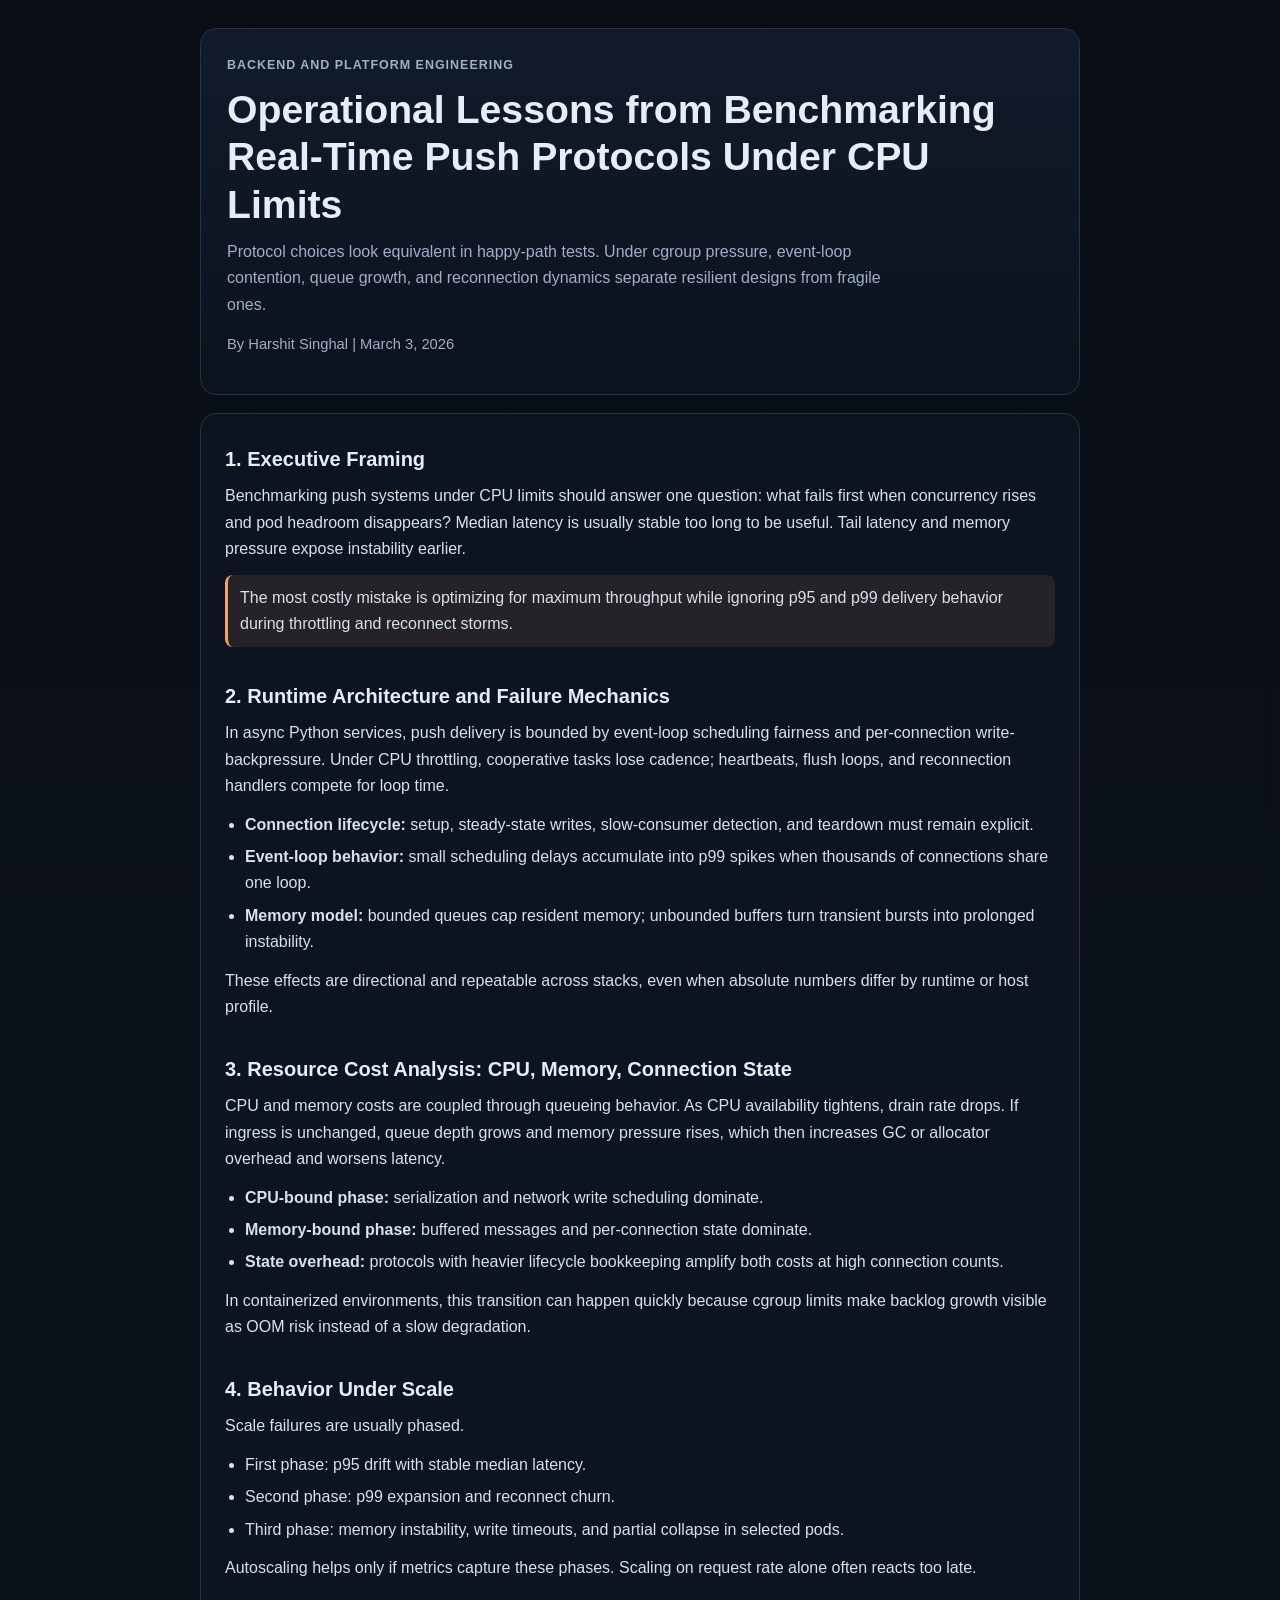
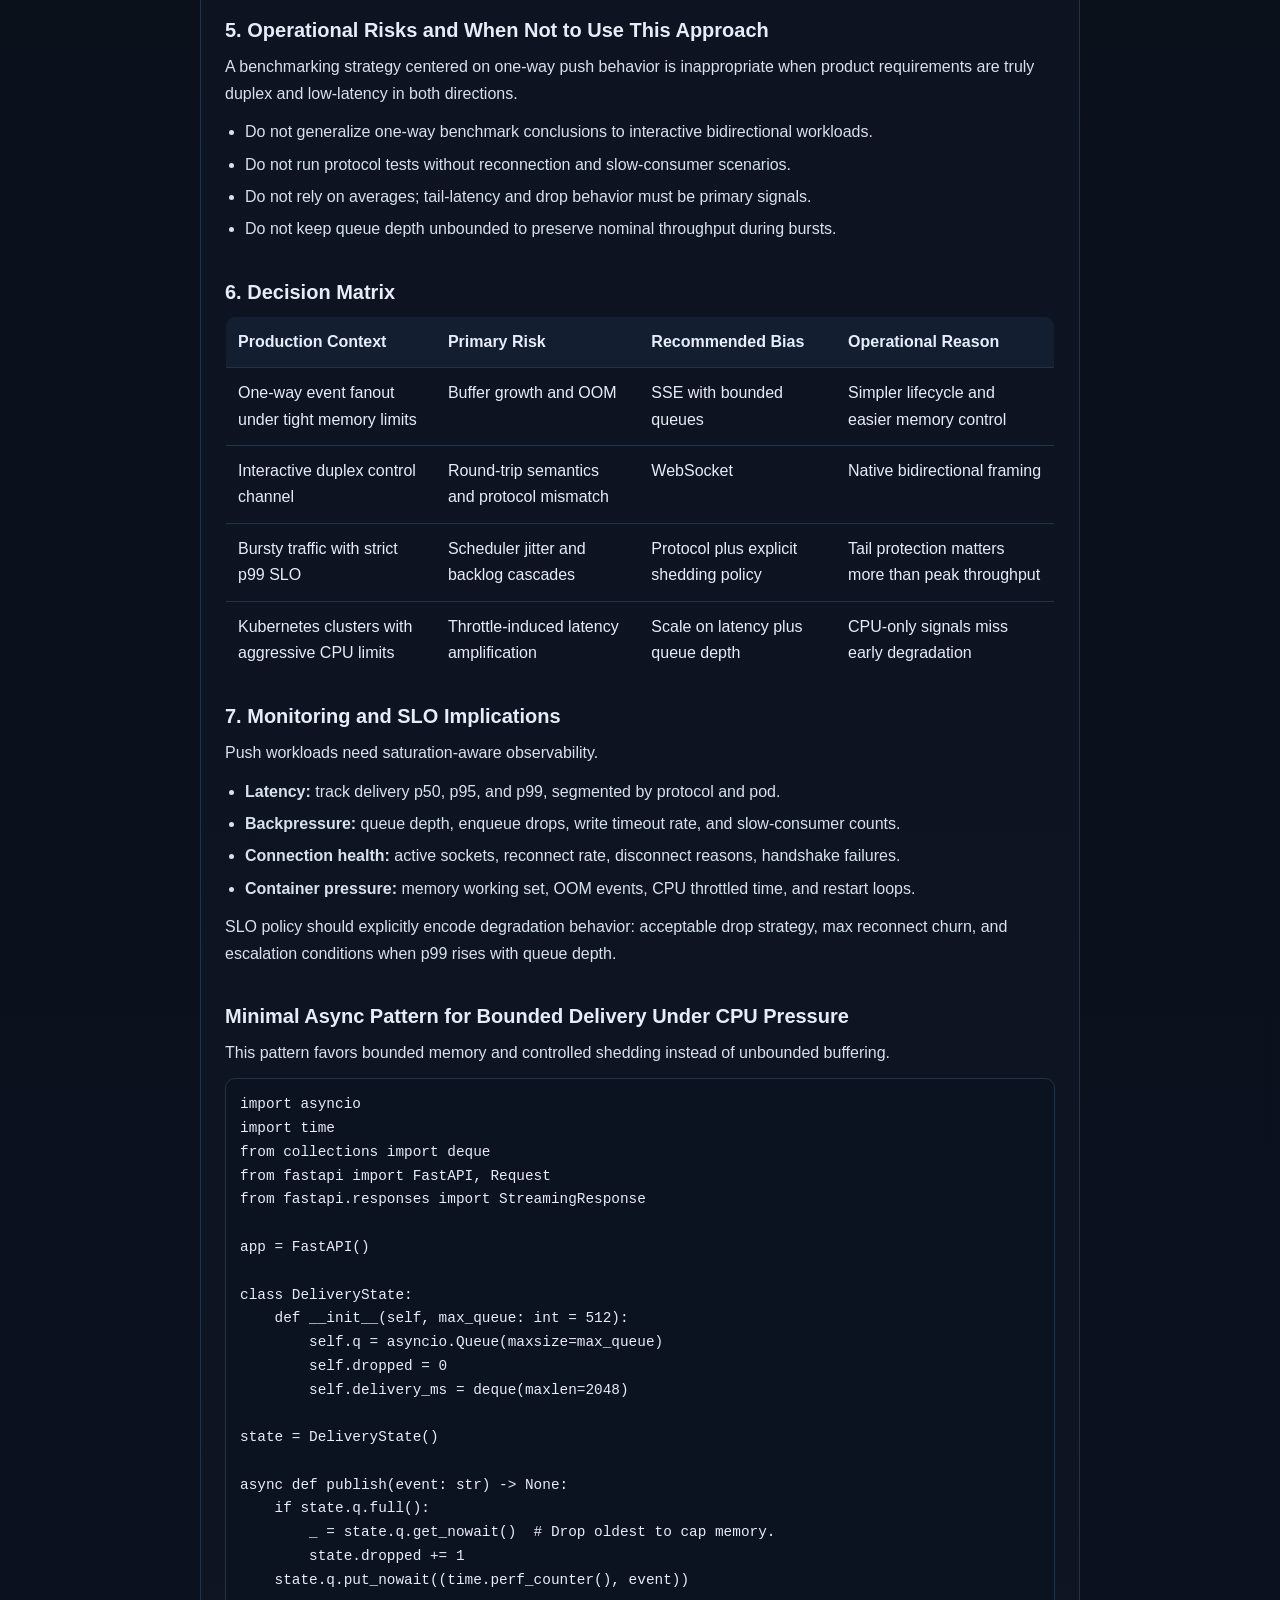
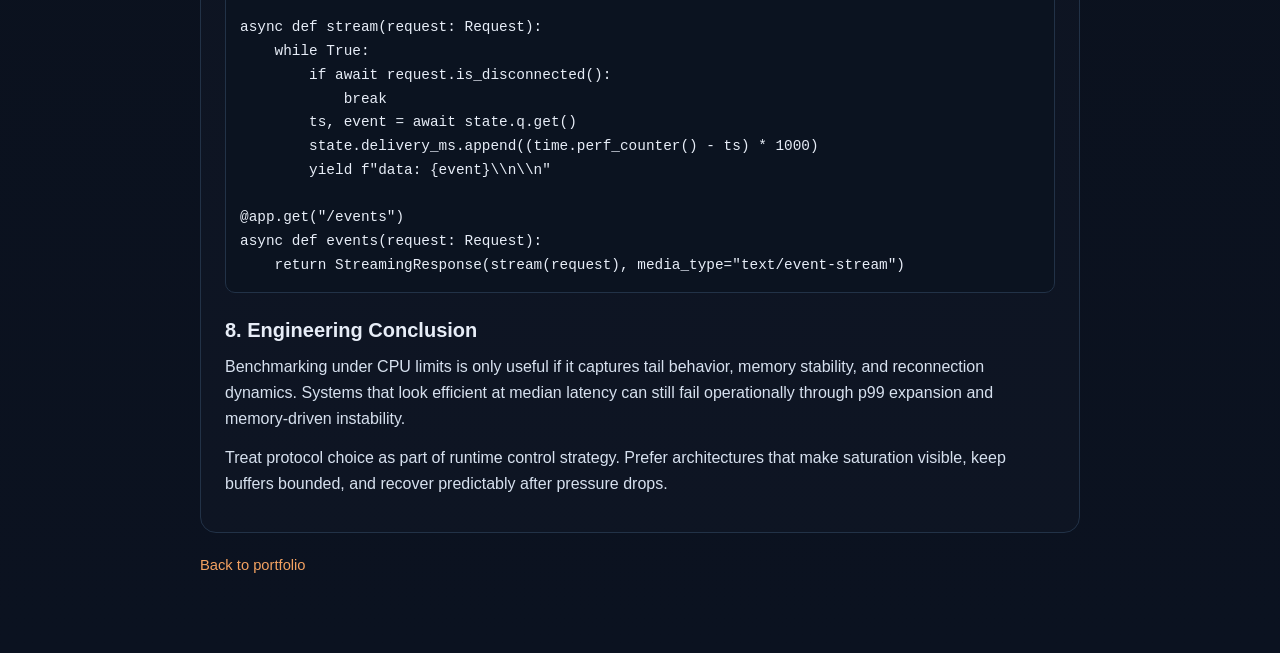
==== blogs/benchmarking-lessons.html @ 0aa4490a "." ====
﻿<!doctype html>
<html lang="en">
  <head>
    <meta charset="utf-8" />
    <meta name="viewport" content="width=device-width, initial-scale=1" />
    <title>Operational Lessons from Benchmarking Real-Time Push Protocols Under CPU Limits</title>
    <meta name="description" content="Production lessons from benchmarking SSE and WebSocket under CPU limits, with focus on event loop behavior, memory stability, Kubernetes constraints, and latency-tail SLOs." />
    <meta name="author" content="Harshit Singhal" />
    <meta name="robots" content="index,follow" />
    <meta property="og:type" content="article" />
    <meta property="og:title" content="Operational Lessons from Benchmarking Real-Time Push Protocols Under CPU Limits" />
    <meta property="og:description" content="Staff-level guidance on push protocol behavior under container pressure, with monitoring and decision criteria for production systems." />
    <meta property="og:url" content="https://harshitsinghal13.github.io/blogs/benchmarking-lessons.html" />
    <meta property="og:site_name" content="Harshit Singhal" />
    <link rel="canonical" href="https://harshitsinghal13.github.io/blogs/benchmarking-lessons.html" />
    <style>
      :root {
        --bg: #0a0f17;
        --panel: #101826;
        --panel-2: #131f31;
        --text: #e7edf7;
        --muted: #9fb0c7;
        --line: #223247;
        --accent: #f4a261;
        --code: #0b1320;
      }

      * {
        box-sizing: border-box;
      }

      html,
      body {
        margin: 0;
        padding: 0;
      }

      body {
        font-family: ui-sans-serif, -apple-system, BlinkMacSystemFont, "Segoe UI", "Helvetica Neue", Arial, sans-serif;
        background:
          radial-gradient(1000px 520px at 85% -25%, rgba(244, 162, 97, 0.14), transparent 65%),
          linear-gradient(180deg, #0a0f17 0%, #0b1220 100%);
        color: var(--text);
        line-height: 1.65;
      }

      .container {
        max-width: 920px;
        margin: 0 auto;
        padding: 28px 20px 64px;
      }

      .hero {
        background: linear-gradient(180deg, rgba(19, 31, 49, 0.72), rgba(16, 24, 38, 0.42));
        border: 1px solid var(--line);
        border-radius: 16px;
        padding: 26px;
      }

      .eyebrow {
        margin: 0;
        letter-spacing: 0.08em;
        text-transform: uppercase;
        color: var(--muted);
        font-size: 0.78rem;
        font-weight: 600;
      }

      h1 {
        margin: 10px 0 10px;
        line-height: 1.22;
        font-size: clamp(1.8rem, 4.2vw, 2.45rem);
      }

      .subtitle {
        margin: 0;
        color: var(--muted);
        max-width: 76ch;
      }

      .meta {
        margin-top: 14px;
        color: var(--muted);
        font-size: 0.92rem;
      }

      article {
        margin-top: 18px;
        background: rgba(16, 24, 38, 0.56);
        border: 1px solid var(--line);
        border-radius: 16px;
        padding: 8px 24px 22px;
      }

      section {
        padding-top: 24px;
      }

      h2 {
        margin: 0 0 10px;
        font-size: 1.25rem;
        line-height: 1.35;
      }

      p {
        margin: 0 0 12px;
        color: #d7e1ef;
      }

      ul {
        margin: 0 0 12px;
        padding-left: 20px;
      }

      li {
        margin: 6px 0;
        color: #d7e1ef;
      }

      .note {
        border-left: 3px solid var(--accent);
        padding: 10px 12px;
        background: rgba(244, 162, 97, 0.1);
        border-radius: 8px;
      }

      table {
        width: 100%;
        border-collapse: collapse;
        margin-top: 8px;
        border: 1px solid var(--line);
        border-radius: 10px;
        overflow: hidden;
      }

      th,
      td {
        text-align: left;
        padding: 12px;
        border-bottom: 1px solid var(--line);
        vertical-align: top;
      }

      th {
        background: var(--panel-2);
        font-weight: 600;
        color: #e6eefc;
      }

      tr:last-child td {
        border-bottom: 0;
      }

      pre {
        margin: 10px 0 0;
        padding: 14px;
        overflow-x: auto;
        background: var(--code);
        border: 1px solid var(--line);
        border-radius: 10px;
      }

      code,
      pre {
        font-family: ui-monospace, SFMono-Regular, Menlo, Monaco, Consolas, "Liberation Mono", monospace;
        font-size: 0.9rem;
      }

      .footer {
        margin-top: 20px;
        color: var(--muted);
        font-size: 0.92rem;
      }

      a {
        color: var(--accent);
        text-decoration: none;
      }

      a:hover {
        text-decoration: underline;
      }

      @media (max-width: 700px) {
        .hero,
        article {
          padding-left: 16px;
          padding-right: 16px;
        }

        th,
        td {
          padding: 10px;
        }
      }
    </style>
  </head>
  <body>
    <main class="container">
      <header class="hero">
        <p class="eyebrow">Backend and Platform Engineering</p>
        <h1>Operational Lessons from Benchmarking Real-Time Push Protocols Under CPU Limits</h1>
        <p class="subtitle">
          Protocol choices look equivalent in happy-path tests. Under cgroup pressure, event-loop contention, queue growth, and reconnection dynamics separate resilient designs from fragile ones.
        </p>
        <p class="meta">By Harshit Singhal | March 3, 2026</p>
      </header>

      <article>
        <section id="executive-framing">
          <h2>1. Executive Framing</h2>
          <p>
            Benchmarking push systems under CPU limits should answer one question: what fails first when concurrency rises and pod headroom disappears? Median latency is usually stable too long to be useful. Tail latency and memory pressure expose instability earlier.
          </p>
          <p class="note">
            The most costly mistake is optimizing for maximum throughput while ignoring p95 and p99 delivery behavior during throttling and reconnect storms.
          </p>
        </section>

        <section id="runtime-architecture">
          <h2>2. Runtime Architecture and Failure Mechanics</h2>
          <p>
            In async Python services, push delivery is bounded by event-loop scheduling fairness and per-connection write-backpressure. Under CPU throttling, cooperative tasks lose cadence; heartbeats, flush loops, and reconnection handlers compete for loop time.
          </p>
          <ul>
            <li><strong>Connection lifecycle:</strong> setup, steady-state writes, slow-consumer detection, and teardown must remain explicit.</li>
            <li><strong>Event-loop behavior:</strong> small scheduling delays accumulate into p99 spikes when thousands of connections share one loop.</li>
            <li><strong>Memory model:</strong> bounded queues cap resident memory; unbounded buffers turn transient bursts into prolonged instability.</li>
          </ul>
          <p>
            These effects are directional and repeatable across stacks, even when absolute numbers differ by runtime or host profile.
          </p>
        </section>

        <section id="resource-cost">
          <h2>3. Resource Cost Analysis: CPU, Memory, Connection State</h2>
          <p>
            CPU and memory costs are coupled through queueing behavior. As CPU availability tightens, drain rate drops. If ingress is unchanged, queue depth grows and memory pressure rises, which then increases GC or allocator overhead and worsens latency.
          </p>
          <ul>
            <li><strong>CPU-bound phase:</strong> serialization and network write scheduling dominate.</li>
            <li><strong>Memory-bound phase:</strong> buffered messages and per-connection state dominate.</li>
            <li><strong>State overhead:</strong> protocols with heavier lifecycle bookkeeping amplify both costs at high connection counts.</li>
          </ul>
          <p>
            In containerized environments, this transition can happen quickly because cgroup limits make backlog growth visible as OOM risk instead of a slow degradation.
          </p>
        </section>

        <section id="scale-behavior">
          <h2>4. Behavior Under Scale</h2>
          <p>
            Scale failures are usually phased.
          </p>
          <ul>
            <li>First phase: p95 drift with stable median latency.</li>
            <li>Second phase: p99 expansion and reconnect churn.</li>
            <li>Third phase: memory instability, write timeouts, and partial collapse in selected pods.</li>
          </ul>
          <p>
            Autoscaling helps only if metrics capture these phases. Scaling on request rate alone often reacts too late.
          </p>
        </section>

        <section id="operational-risks">
          <h2>5. Operational Risks and When Not to Use This Approach</h2>
          <p>
            A benchmarking strategy centered on one-way push behavior is inappropriate when product requirements are truly duplex and low-latency in both directions.
          </p>
          <ul>
            <li>Do not generalize one-way benchmark conclusions to interactive bidirectional workloads.</li>
            <li>Do not run protocol tests without reconnection and slow-consumer scenarios.</li>
            <li>Do not rely on averages; tail-latency and drop behavior must be primary signals.</li>
            <li>Do not keep queue depth unbounded to preserve nominal throughput during bursts.</li>
          </ul>
        </section>

        <section id="decision-matrix">
          <h2>6. Decision Matrix</h2>
          <table>
            <thead>
              <tr>
                <th>Production Context</th>
                <th>Primary Risk</th>
                <th>Recommended Bias</th>
                <th>Operational Reason</th>
              </tr>
            </thead>
            <tbody>
              <tr>
                <td>One-way event fanout under tight memory limits</td>
                <td>Buffer growth and OOM</td>
                <td>SSE with bounded queues</td>
                <td>Simpler lifecycle and easier memory control</td>
              </tr>
              <tr>
                <td>Interactive duplex control channel</td>
                <td>Round-trip semantics and protocol mismatch</td>
                <td>WebSocket</td>
                <td>Native bidirectional framing</td>
              </tr>
              <tr>
                <td>Bursty traffic with strict p99 SLO</td>
                <td>Scheduler jitter and backlog cascades</td>
                <td>Protocol plus explicit shedding policy</td>
                <td>Tail protection matters more than peak throughput</td>
              </tr>
              <tr>
                <td>Kubernetes clusters with aggressive CPU limits</td>
                <td>Throttle-induced latency amplification</td>
                <td>Scale on latency plus queue depth</td>
                <td>CPU-only signals miss early degradation</td>
              </tr>
            </tbody>
          </table>
        </section>

        <section id="monitoring-slo">
          <h2>7. Monitoring and SLO Implications</h2>
          <p>
            Push workloads need saturation-aware observability.
          </p>
          <ul>
            <li><strong>Latency:</strong> track delivery p50, p95, and p99, segmented by protocol and pod.</li>
            <li><strong>Backpressure:</strong> queue depth, enqueue drops, write timeout rate, and slow-consumer counts.</li>
            <li><strong>Connection health:</strong> active sockets, reconnect rate, disconnect reasons, handshake failures.</li>
            <li><strong>Container pressure:</strong> memory working set, OOM events, CPU throttled time, and restart loops.</li>
          </ul>
          <p>
            SLO policy should explicitly encode degradation behavior: acceptable drop strategy, max reconnect churn, and escalation conditions when p99 rises with queue depth.
          </p>
        </section>

        <section id="code-example">
          <h2>Minimal Async Pattern for Bounded Delivery Under CPU Pressure</h2>
          <p>
            This pattern favors bounded memory and controlled shedding instead of unbounded buffering.
          </p>
<pre><code>import asyncio
import time
from collections import deque
from fastapi import FastAPI, Request
from fastapi.responses import StreamingResponse

app = FastAPI()

class DeliveryState:
    def __init__(self, max_queue: int = 512):
        self.q = asyncio.Queue(maxsize=max_queue)
        self.dropped = 0
        self.delivery_ms = deque(maxlen=2048)

state = DeliveryState()

async def publish(event: str) -> None:
    if state.q.full():
        _ = state.q.get_nowait()  # Drop oldest to cap memory.
        state.dropped += 1
    state.q.put_nowait((time.perf_counter(), event))

async def stream(request: Request):
    while True:
        if await request.is_disconnected():
            break
        ts, event = await state.q.get()
        state.delivery_ms.append((time.perf_counter() - ts) * 1000)
        yield f"data: {event}\\n\\n"

@app.get("/events")
async def events(request: Request):
    return StreamingResponse(stream(request), media_type="text/event-stream")
</code></pre>
        </section>

        <section id="conclusion">
          <h2>8. Engineering Conclusion</h2>
          <p>
            Benchmarking under CPU limits is only useful if it captures tail behavior, memory stability, and reconnection dynamics. Systems that look efficient at median latency can still fail operationally through p99 expansion and memory-driven instability.
          </p>
          <p>
            Treat protocol choice as part of runtime control strategy. Prefer architectures that make saturation visible, keep buffers bounded, and recover predictably after pressure drops.
          </p>
        </section>
      </article>

      <p class="footer"><a href="../index.html">Back to portfolio</a></p>
    </main>
  </body>
</html>
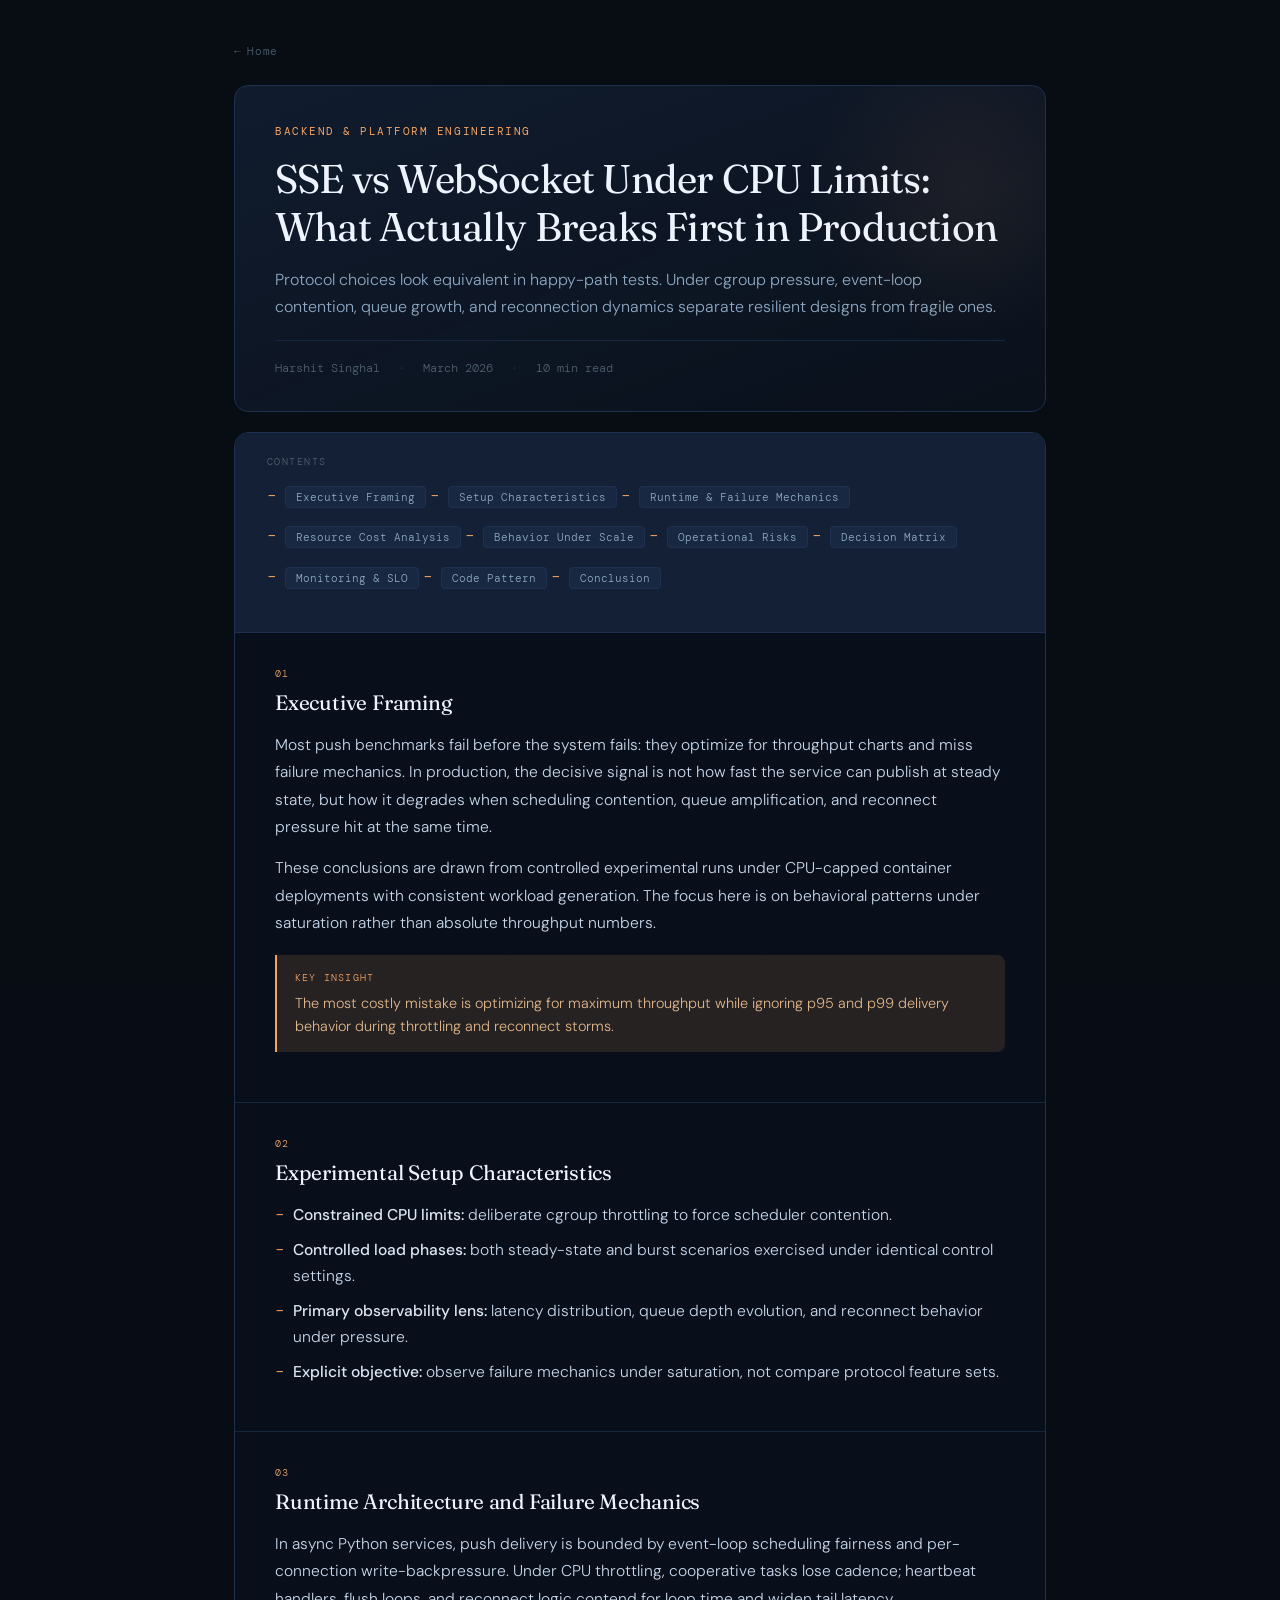
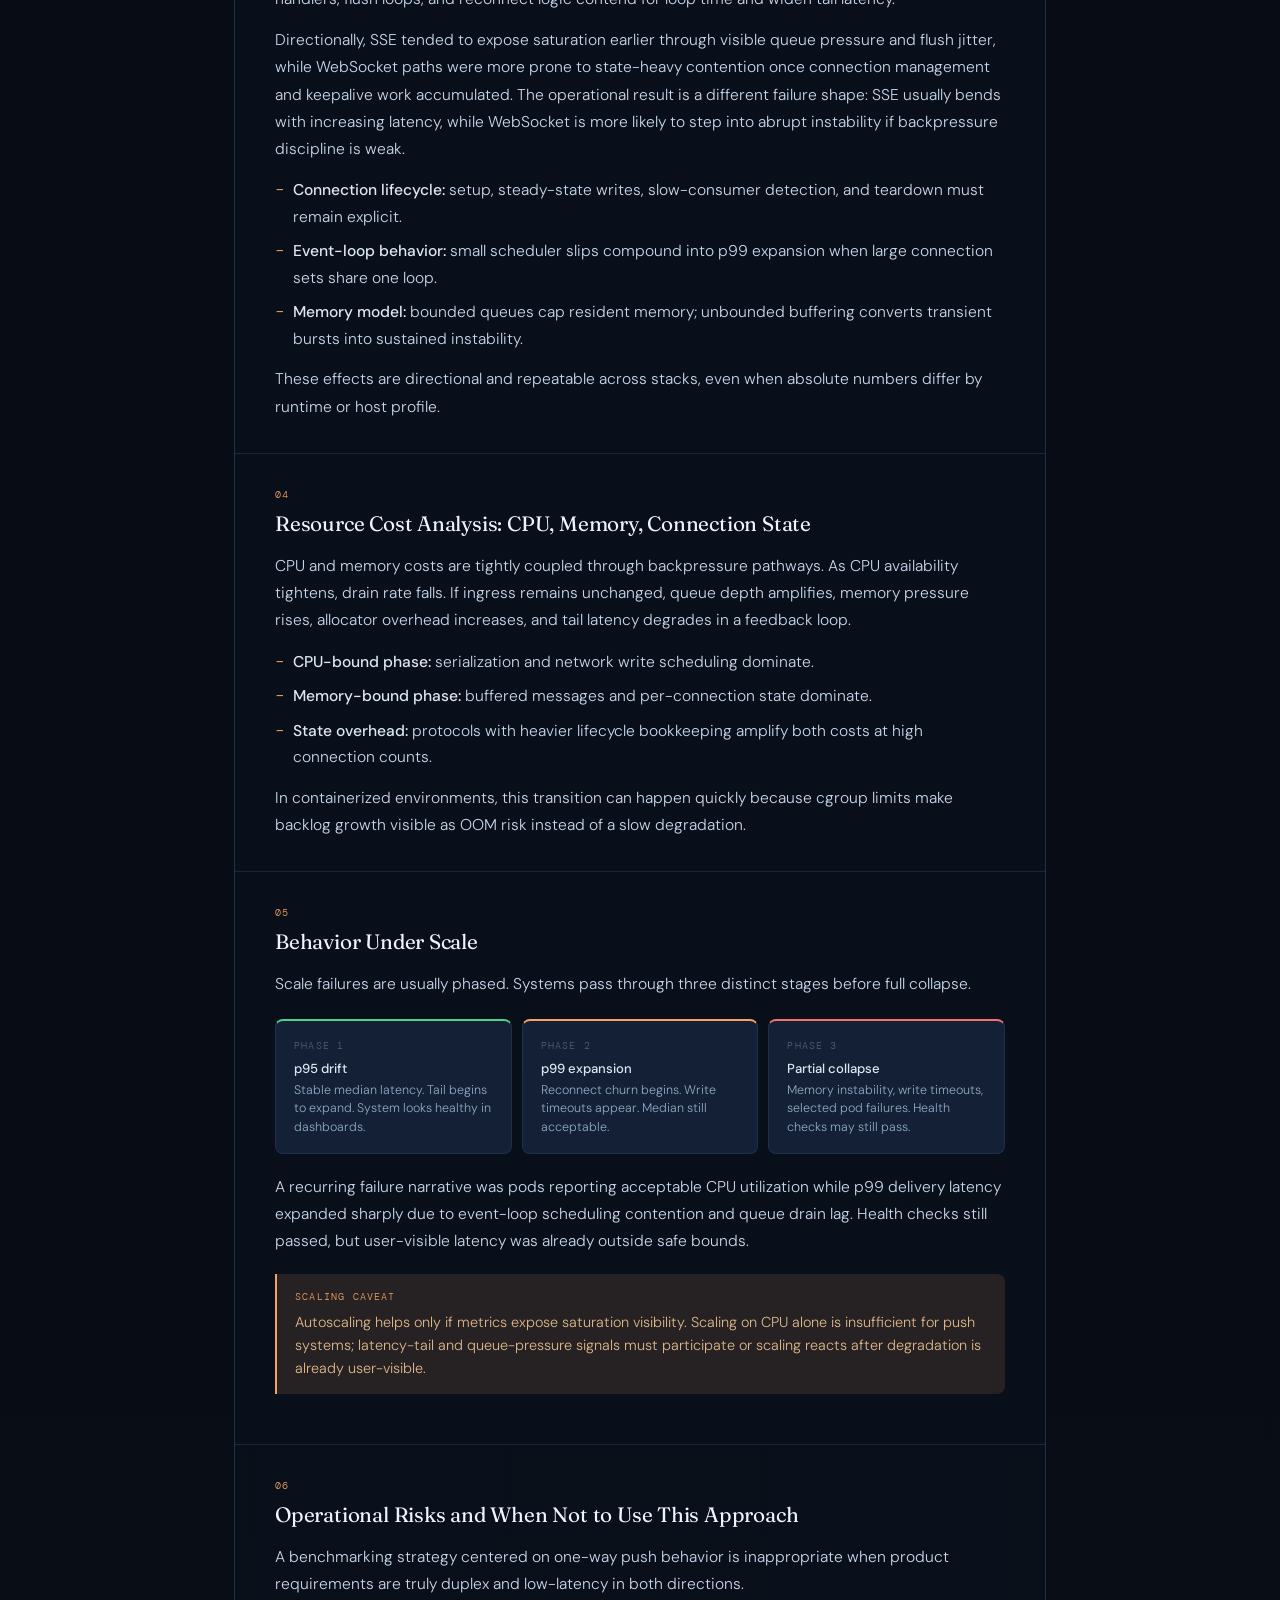
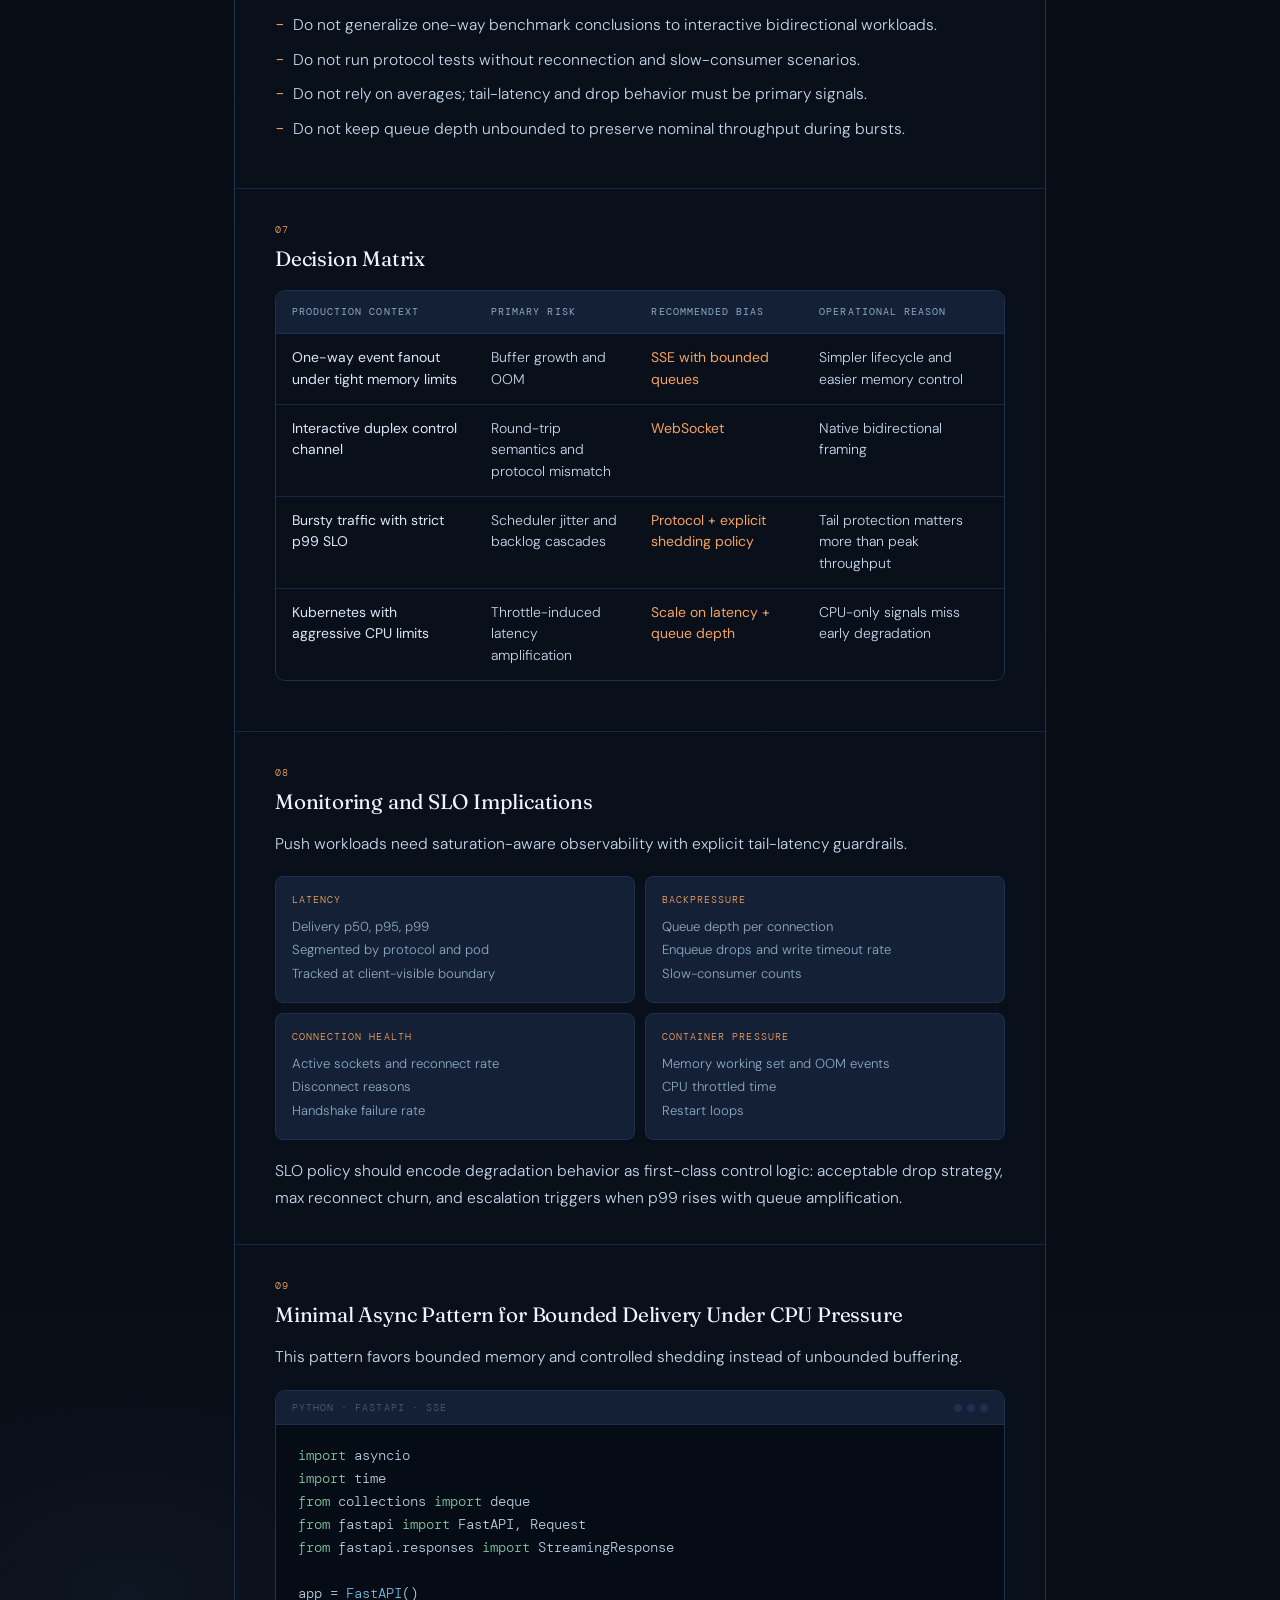
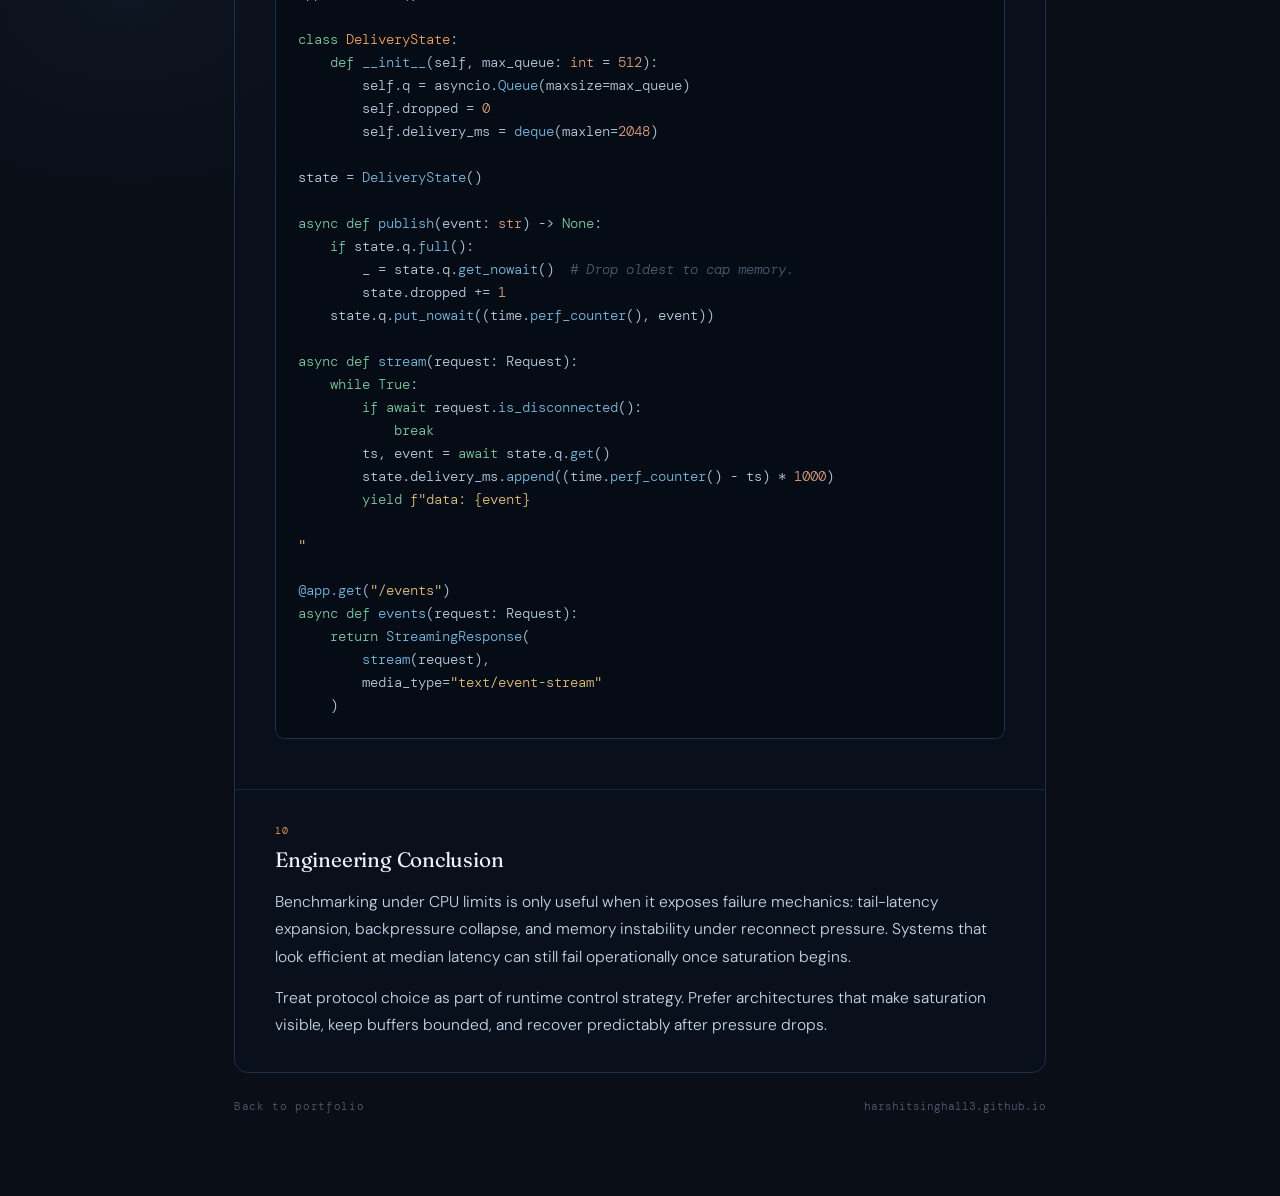
==== commit b710e169: "Enhance the blogs" ====
--- a/blogs/benchmarking-lessons.html
+++ b/blogs/benchmarking-lessons.html
@@ -1,390 +1,359 @@
 ﻿<!doctype html>
 <html lang="en">
-  <head>
-    <meta charset="utf-8" />
-    <meta name="viewport" content="width=device-width, initial-scale=1" />
-    <title>Operational Lessons from Benchmarking Real-Time Push Protocols Under CPU Limits</title>
-    <meta name="description" content="Production lessons from benchmarking SSE and WebSocket under CPU limits, with focus on event loop behavior, memory stability, Kubernetes constraints, and latency-tail SLOs." />
-    <meta name="author" content="Harshit Singhal" />
-    <meta name="robots" content="index,follow" />
-    <meta property="og:type" content="article" />
-    <meta property="og:title" content="Operational Lessons from Benchmarking Real-Time Push Protocols Under CPU Limits" />
-    <meta property="og:description" content="Staff-level guidance on push protocol behavior under container pressure, with monitoring and decision criteria for production systems." />
-    <meta property="og:url" content="https://harshitsinghal13.github.io/blogs/benchmarking-lessons.html" />
-    <meta property="og:site_name" content="Harshit Singhal" />
-    <link rel="canonical" href="https://harshitsinghal13.github.io/blogs/benchmarking-lessons.html" />
-    <style>
-      :root {
-        --bg: #0a0f17;
-        --panel: #101826;
-        --panel-2: #131f31;
-        --text: #e7edf7;
-        --muted: #9fb0c7;
-        --line: #223247;
-        --accent: #f4a261;
-        --code: #0b1320;
-      }
-
-      * {
-        box-sizing: border-box;
-      }
-
-      html,
-      body {
-        margin: 0;
-        padding: 0;
-      }
-
-      body {
-        font-family: ui-sans-serif, -apple-system, BlinkMacSystemFont, "Segoe UI", "Helvetica Neue", Arial, sans-serif;
-        background:
-          radial-gradient(1000px 520px at 85% -25%, rgba(244, 162, 97, 0.14), transparent 65%),
-          linear-gradient(180deg, #0a0f17 0%, #0b1220 100%);
-        color: var(--text);
-        line-height: 1.65;
-      }
-
-      .container {
-        max-width: 920px;
-        margin: 0 auto;
-        padding: 28px 20px 64px;
-      }
-
-      .hero {
-        background: linear-gradient(180deg, rgba(19, 31, 49, 0.72), rgba(16, 24, 38, 0.42));
-        border: 1px solid var(--line);
-        border-radius: 16px;
-        padding: 26px;
-      }
-
-      .eyebrow {
-        margin: 0;
-        letter-spacing: 0.08em;
-        text-transform: uppercase;
-        color: var(--muted);
-        font-size: 0.78rem;
-        font-weight: 600;
-      }
-
-      h1 {
-        margin: 10px 0 10px;
-        line-height: 1.22;
-        font-size: clamp(1.8rem, 4.2vw, 2.45rem);
-      }
-
-      .subtitle {
-        margin: 0;
-        color: var(--muted);
-        max-width: 76ch;
-      }
-
-      .meta {
-        margin-top: 14px;
-        color: var(--muted);
-        font-size: 0.92rem;
-      }
-
-      article {
-        margin-top: 18px;
-        background: rgba(16, 24, 38, 0.56);
-        border: 1px solid var(--line);
-        border-radius: 16px;
-        padding: 8px 24px 22px;
-      }
-
-      section {
-        padding-top: 24px;
-      }
-
-      h2 {
-        margin: 0 0 10px;
-        font-size: 1.25rem;
-        line-height: 1.35;
-      }
-
-      p {
-        margin: 0 0 12px;
-        color: #d7e1ef;
-      }
-
-      ul {
-        margin: 0 0 12px;
-        padding-left: 20px;
-      }
-
-      li {
-        margin: 6px 0;
-        color: #d7e1ef;
-      }
-
-      .note {
-        border-left: 3px solid var(--accent);
-        padding: 10px 12px;
-        background: rgba(244, 162, 97, 0.1);
-        border-radius: 8px;
-      }
-
-      table {
-        width: 100%;
-        border-collapse: collapse;
-        margin-top: 8px;
-        border: 1px solid var(--line);
-        border-radius: 10px;
-        overflow: hidden;
-      }
-
-      th,
-      td {
-        text-align: left;
-        padding: 12px;
-        border-bottom: 1px solid var(--line);
-        vertical-align: top;
-      }
-
-      th {
-        background: var(--panel-2);
-        font-weight: 600;
-        color: #e6eefc;
-      }
-
-      tr:last-child td {
-        border-bottom: 0;
-      }
-
-      pre {
-        margin: 10px 0 0;
-        padding: 14px;
-        overflow-x: auto;
-        background: var(--code);
-        border: 1px solid var(--line);
-        border-radius: 10px;
-      }
-
-      code,
-      pre {
-        font-family: ui-monospace, SFMono-Regular, Menlo, Monaco, Consolas, "Liberation Mono", monospace;
-        font-size: 0.9rem;
-      }
-
-      .footer {
-        margin-top: 20px;
-        color: var(--muted);
-        font-size: 0.92rem;
-      }
-
-      a {
-        color: var(--accent);
-        text-decoration: none;
-      }
-
-      a:hover {
-        text-decoration: underline;
-      }
-
-      @media (max-width: 700px) {
-        .hero,
-        article {
-          padding-left: 16px;
-          padding-right: 16px;
-        }
-
-        th,
-        td {
-          padding: 10px;
-        }
-      }
-    </style>
-  </head>
-  <body>
-    <main class="container">
-      <header class="hero">
-        <p class="eyebrow">Backend and Platform Engineering</p>
-        <h1>Operational Lessons from Benchmarking Real-Time Push Protocols Under CPU Limits</h1>
-        <p class="subtitle">
-          Protocol choices look equivalent in happy-path tests. Under cgroup pressure, event-loop contention, queue growth, and reconnection dynamics separate resilient designs from fragile ones.
-        </p>
-        <p class="meta">By Harshit Singhal | March 3, 2026</p>
-      </header>
-
-      <article>
-        <section id="executive-framing">
-          <h2>1. Executive Framing</h2>
-          <p>
-            Benchmarking push systems under CPU limits should answer one question: what fails first when concurrency rises and pod headroom disappears? Median latency is usually stable too long to be useful. Tail latency and memory pressure expose instability earlier.
-          </p>
-          <p class="note">
-            The most costly mistake is optimizing for maximum throughput while ignoring p95 and p99 delivery behavior during throttling and reconnect storms.
-          </p>
-        </section>
-
-        <section id="runtime-architecture">
-          <h2>2. Runtime Architecture and Failure Mechanics</h2>
-          <p>
-            In async Python services, push delivery is bounded by event-loop scheduling fairness and per-connection write-backpressure. Under CPU throttling, cooperative tasks lose cadence; heartbeats, flush loops, and reconnection handlers compete for loop time.
-          </p>
-          <ul>
-            <li><strong>Connection lifecycle:</strong> setup, steady-state writes, slow-consumer detection, and teardown must remain explicit.</li>
-            <li><strong>Event-loop behavior:</strong> small scheduling delays accumulate into p99 spikes when thousands of connections share one loop.</li>
-            <li><strong>Memory model:</strong> bounded queues cap resident memory; unbounded buffers turn transient bursts into prolonged instability.</li>
-          </ul>
-          <p>
-            These effects are directional and repeatable across stacks, even when absolute numbers differ by runtime or host profile.
-          </p>
-        </section>
-
-        <section id="resource-cost">
-          <h2>3. Resource Cost Analysis: CPU, Memory, Connection State</h2>
-          <p>
-            CPU and memory costs are coupled through queueing behavior. As CPU availability tightens, drain rate drops. If ingress is unchanged, queue depth grows and memory pressure rises, which then increases GC or allocator overhead and worsens latency.
-          </p>
-          <ul>
-            <li><strong>CPU-bound phase:</strong> serialization and network write scheduling dominate.</li>
-            <li><strong>Memory-bound phase:</strong> buffered messages and per-connection state dominate.</li>
-            <li><strong>State overhead:</strong> protocols with heavier lifecycle bookkeeping amplify both costs at high connection counts.</li>
-          </ul>
-          <p>
-            In containerized environments, this transition can happen quickly because cgroup limits make backlog growth visible as OOM risk instead of a slow degradation.
-          </p>
-        </section>
-
-        <section id="scale-behavior">
-          <h2>4. Behavior Under Scale</h2>
-          <p>
-            Scale failures are usually phased.
-          </p>
-          <ul>
-            <li>First phase: p95 drift with stable median latency.</li>
-            <li>Second phase: p99 expansion and reconnect churn.</li>
-            <li>Third phase: memory instability, write timeouts, and partial collapse in selected pods.</li>
-          </ul>
-          <p>
-            Autoscaling helps only if metrics capture these phases. Scaling on request rate alone often reacts too late.
-          </p>
-        </section>
-
-        <section id="operational-risks">
-          <h2>5. Operational Risks and When Not to Use This Approach</h2>
-          <p>
-            A benchmarking strategy centered on one-way push behavior is inappropriate when product requirements are truly duplex and low-latency in both directions.
-          </p>
-          <ul>
-            <li>Do not generalize one-way benchmark conclusions to interactive bidirectional workloads.</li>
-            <li>Do not run protocol tests without reconnection and slow-consumer scenarios.</li>
-            <li>Do not rely on averages; tail-latency and drop behavior must be primary signals.</li>
-            <li>Do not keep queue depth unbounded to preserve nominal throughput during bursts.</li>
-          </ul>
-        </section>
-
-        <section id="decision-matrix">
-          <h2>6. Decision Matrix</h2>
-          <table>
-            <thead>
-              <tr>
-                <th>Production Context</th>
-                <th>Primary Risk</th>
-                <th>Recommended Bias</th>
-                <th>Operational Reason</th>
-              </tr>
-            </thead>
-            <tbody>
-              <tr>
-                <td>One-way event fanout under tight memory limits</td>
-                <td>Buffer growth and OOM</td>
-                <td>SSE with bounded queues</td>
-                <td>Simpler lifecycle and easier memory control</td>
-              </tr>
-              <tr>
-                <td>Interactive duplex control channel</td>
-                <td>Round-trip semantics and protocol mismatch</td>
-                <td>WebSocket</td>
-                <td>Native bidirectional framing</td>
-              </tr>
-              <tr>
-                <td>Bursty traffic with strict p99 SLO</td>
-                <td>Scheduler jitter and backlog cascades</td>
-                <td>Protocol plus explicit shedding policy</td>
-                <td>Tail protection matters more than peak throughput</td>
-              </tr>
-              <tr>
-                <td>Kubernetes clusters with aggressive CPU limits</td>
-                <td>Throttle-induced latency amplification</td>
-                <td>Scale on latency plus queue depth</td>
-                <td>CPU-only signals miss early degradation</td>
-              </tr>
-            </tbody>
-          </table>
-        </section>
-
-        <section id="monitoring-slo">
-          <h2>7. Monitoring and SLO Implications</h2>
-          <p>
-            Push workloads need saturation-aware observability.
-          </p>
-          <ul>
-            <li><strong>Latency:</strong> track delivery p50, p95, and p99, segmented by protocol and pod.</li>
-            <li><strong>Backpressure:</strong> queue depth, enqueue drops, write timeout rate, and slow-consumer counts.</li>
-            <li><strong>Connection health:</strong> active sockets, reconnect rate, disconnect reasons, handshake failures.</li>
-            <li><strong>Container pressure:</strong> memory working set, OOM events, CPU throttled time, and restart loops.</li>
-          </ul>
-          <p>
-            SLO policy should explicitly encode degradation behavior: acceptable drop strategy, max reconnect churn, and escalation conditions when p99 rises with queue depth.
-          </p>
-        </section>
-
-        <section id="code-example">
-          <h2>Minimal Async Pattern for Bounded Delivery Under CPU Pressure</h2>
-          <p>
-            This pattern favors bounded memory and controlled shedding instead of unbounded buffering.
-          </p>
-<pre><code>import asyncio
-import time
-from collections import deque
-from fastapi import FastAPI, Request
-from fastapi.responses import StreamingResponse
-
-app = FastAPI()
-
-class DeliveryState:
-    def __init__(self, max_queue: int = 512):
-        self.q = asyncio.Queue(maxsize=max_queue)
-        self.dropped = 0
-        self.delivery_ms = deque(maxlen=2048)
-
-state = DeliveryState()
-
-async def publish(event: str) -> None:
-    if state.q.full():
-        _ = state.q.get_nowait()  # Drop oldest to cap memory.
-        state.dropped += 1
-    state.q.put_nowait((time.perf_counter(), event))
-
-async def stream(request: Request):
-    while True:
-        if await request.is_disconnected():
-            break
-        ts, event = await state.q.get()
-        state.delivery_ms.append((time.perf_counter() - ts) * 1000)
-        yield f"data: {event}\\n\\n"
-
-@app.get("/events")
-async def events(request: Request):
-    return StreamingResponse(stream(request), media_type="text/event-stream")
-</code></pre>
-        </section>
-
-        <section id="conclusion">
-          <h2>8. Engineering Conclusion</h2>
-          <p>
-            Benchmarking under CPU limits is only useful if it captures tail behavior, memory stability, and reconnection dynamics. Systems that look efficient at median latency can still fail operationally through p99 expansion and memory-driven instability.
-          </p>
-          <p>
-            Treat protocol choice as part of runtime control strategy. Prefer architectures that make saturation visible, keep buffers bounded, and recover predictably after pressure drops.
-          </p>
-        </section>
-      </article>
-
-      <p class="footer"><a href="../index.html">Back to portfolio</a></p>
-    </main>
-  </body>
+<head>
+  <meta charset="utf-8"/>
+  <meta name="viewport" content="width=device-width,initial-scale=1"/>
+  <title>SSE vs WebSocket Under CPU Limits: What Actually Breaks First in Production</title>
+  <meta name="description" content="A production-focused analysis of what fails first under CPU limits in SSE and WebSocket systems, with emphasis on tail latency, backpressure, and saturation behavior."/>
+  <meta name="author" content="Harshit Singhal"/>
+  <meta name="robots" content="index,follow"/>
+  <meta property="og:type" content="article"/>
+  <meta property="og:title" content="SSE vs WebSocket Under CPU Limits: What Actually Breaks First in Production"/>
+  <meta property="og:description" content="A production-focused analysis of what fails first under CPU limits in SSE and WebSocket systems."/>
+  <meta property="og:url" content="https://harshitsinghal13.github.io/blogs/benchmarking-lessons.html"/>
+  <link rel="canonical" href="https://harshitsinghal13.github.io/blogs/benchmarking-lessons.html"/>
+  <link rel="preconnect" href="https://fonts.googleapis.com"/>
+  <link href="https://fonts.googleapis.com/css2?family=Fraunces:ital,opsz,wght@0,9..144,300;0,9..144,400;1,9..144,300&family=DM+Mono:wght@300;400;500&family=DM+Sans:ital,wght@0,300;0,400;0,500;1,300&display=swap" rel="stylesheet"/>
+  <style>
+:root{
+  --bg:#080d14;--bg-mid:#0c1320;--panel:#0f1a2c;--panel-2:#132035;
+  --glass:rgba(15,26,44,0.72);--line:#1e3050;--line-dim:#162540;
+  --text:#dce7f5;--text-dim:#8faac4;--text-faint:#506070;
+  --amber:#f4a261;--amber-dim:rgba(244,162,97,0.12);
+  --green:#4ecf8a;--red:#f07070;--blue:#60a8f0;--code-bg:#060c15;
+  --serif:'Fraunces',Georgia,serif;--mono:'DM Mono','SF Mono',monospace;
+  --sans:'DM Sans',system-ui,sans-serif;
+}
+*,*::before,*::after{box-sizing:border-box;margin:0;padding:0}
+html{font-size:16px;scroll-behavior:smooth}
+body{font-family:var(--sans);font-weight:300;
+  background-color:var(--bg);
+  background-image:
+    radial-gradient(ellipse 900px 500px at 80% -10%,rgba(244,162,97,.10) 0%,transparent 60%),
+    radial-gradient(ellipse 600px 400px at 10% 80%,rgba(96,168,240,.05) 0%,transparent 55%),
+    linear-gradient(180deg,#080d14 0%,#090e17 100%);
+  color:var(--text);line-height:1.72;-webkit-font-smoothing:antialiased;min-height:100vh}
+#progress{position:fixed;top:0;left:0;height:2px;width:0%;
+  background:linear-gradient(90deg,var(--amber),rgba(244,162,97,.4));z-index:100;transition:width .1s linear}
+.container{max-width:860px;margin:0 auto;padding:36px 24px 80px}
+.hero{background:linear-gradient(160deg,rgba(19,32,53,.80) 0%,rgba(12,19,32,.60) 100%);
+  border:1px solid var(--line);border-radius:14px;padding:36px 40px 32px;position:relative;overflow:hidden}
+.hero::before{content:'';position:absolute;top:-60px;right:-80px;width:320px;height:320px;
+  background:radial-gradient(circle,rgba(244,162,97,.07) 0%,transparent 70%);pointer-events:none}
+.eyebrow{font-family:var(--mono);font-size:.68rem;font-weight:400;letter-spacing:.14em;
+  text-transform:uppercase;color:var(--amber);margin-bottom:14px}
+h1{font-family:var(--serif);font-size:clamp(1.75rem,3.8vw,2.5rem);font-weight:400;
+  line-height:1.2;letter-spacing:-.02em;color:#eef4ff;margin-bottom:16px}
+.subtitle{font-size:1rem;color:var(--text-dim);max-width:68ch;line-height:1.65;margin-bottom:20px}
+.meta{display:flex;align-items:center;gap:18px;font-family:var(--mono);font-size:.72rem;
+  color:var(--text-faint);padding-top:18px;border-top:1px solid var(--line-dim)}
+.meta-dot{color:var(--line)}
+.nav-back{display:inline-flex;align-items:center;gap:6px;font-family:var(--mono);font-size:.7rem;
+  color:var(--text-faint);text-decoration:none;letter-spacing:.06em;margin-bottom:24px;transition:color .2s}
+.nav-back:hover{color:var(--amber)}
+.nav-back::before{content:'← '}
+article{margin-top:20px;background:rgba(12,19,32,.55);border:1px solid var(--line);border-radius:14px;overflow:hidden}
+.toc{background:var(--panel-2);border-bottom:1px solid var(--line);padding:20px 32px}
+.toc-label{font-family:var(--mono);font-size:.65rem;letter-spacing:.14em;text-transform:uppercase;
+  color:var(--text-faint);margin-bottom:12px}
+.toc-list{list-style:none;display:flex;flex-wrap:wrap;gap:6px 4px}
+.toc-list li a{font-family:var(--mono);font-size:.7rem;color:var(--text-dim);text-decoration:none;
+  background:rgba(30,48,80,.5);border:1px solid var(--line);padding:3px 10px;border-radius:4px;
+  transition:color .2s,border-color .2s;white-space:nowrap}
+.toc-list li a:hover{color:var(--amber);border-color:var(--amber)}
+.section{padding:32px 40px;border-bottom:1px solid var(--line-dim)}
+.section:last-child{border-bottom:none}
+h2{font-family:var(--serif);font-size:1.3rem;font-weight:400;color:#eef4ff;
+  line-height:1.3;margin-bottom:16px;letter-spacing:-.01em}
+.section-num{font-family:var(--mono);font-size:.65rem;color:var(--amber);
+  letter-spacing:.1em;margin-bottom:6px;display:block}
+p{font-size:.975rem;color:#c8d8ec;margin-bottom:14px;line-height:1.75}
+p:last-child{margin-bottom:0}
+strong{color:var(--text);font-weight:500}
+ul,ol{padding-left:0;margin-bottom:14px;list-style:none}
+li{font-size:.975rem;color:#c8d8ec;line-height:1.7;margin-bottom:8px;
+  padding-left:18px;position:relative}
+li::before{content:'–';position:absolute;left:0;color:var(--amber);font-family:var(--mono)}
+.note{border-left:2px solid var(--amber);padding:14px 18px;
+  background:var(--amber-dim);border-radius:0 8px 8px 0;margin:18px 0}
+.note p{font-size:.9rem;color:rgba(244,200,150,.9);margin:0;line-height:1.6}
+.note-label{font-family:var(--mono);font-size:.62rem;letter-spacing:.12em;
+  text-transform:uppercase;color:var(--amber);margin-bottom:6px}
+.phase-row{display:grid;grid-template-columns:repeat(3,1fr);gap:10px;margin:20px 0}
+.phase-card{background:var(--panel-2);border:1px solid var(--line);border-radius:8px;padding:16px 18px}
+.phase-card-num{font-family:var(--mono);font-size:.62rem;letter-spacing:.12em;
+  text-transform:uppercase;color:var(--text-faint);margin-bottom:6px}
+.phase-card-title{font-size:.82rem;font-weight:500;color:var(--text);margin-bottom:4px;line-height:1.3}
+.phase-card-desc{font-size:.78rem;color:var(--text-dim);line-height:1.5}
+.phase-card.p1{border-top:2px solid var(--green)}
+.phase-card.p2{border-top:2px solid var(--amber)}
+.phase-card.p3{border-top:2px solid var(--red)}
+.table-wrap{overflow-x:auto;margin:18px 0;border-radius:10px;border:1px solid var(--line)}
+table{width:100%;border-collapse:collapse;font-size:.875rem}
+thead tr{background:var(--panel-2);border-bottom:1px solid var(--line)}
+th{padding:12px 16px;text-align:left;font-family:var(--mono);font-size:.65rem;
+  letter-spacing:.1em;text-transform:uppercase;font-weight:400;color:var(--text-dim);white-space:nowrap}
+td{padding:13px 16px;border-bottom:1px solid var(--line-dim);vertical-align:top;
+  color:#c8d8ec;line-height:1.55}
+tr:last-child td{border-bottom:none}
+tbody tr{transition:background .15s}
+tbody tr:hover{background:rgba(30,48,80,.3)}
+td:first-child{color:var(--text);font-weight:400}
+td strong{color:var(--amber);font-weight:400}
+.monitor-grid{display:grid;grid-template-columns:1fr 1fr;gap:10px;margin:18px 0}
+.monitor-card{background:var(--panel-2);border:1px solid var(--line);border-radius:8px;padding:14px 16px}
+.monitor-label{font-family:var(--mono);font-size:.65rem;letter-spacing:.1em;
+  text-transform:uppercase;color:var(--amber);margin-bottom:8px}
+.monitor-items{list-style:none;padding:0;margin:0}
+.monitor-items li{font-size:.82rem;color:var(--text-dim);padding-left:0;
+  margin-bottom:4px;line-height:1.5}
+.monitor-items li::before{display:none}
+.code-wrap{margin:18px 0;border-radius:10px;overflow:hidden;border:1px solid var(--line)}
+.code-header{background:var(--panel-2);border-bottom:1px solid var(--line);padding:8px 16px;
+  display:flex;align-items:center;justify-content:space-between}
+.code-lang{font-family:var(--mono);font-size:.65rem;letter-spacing:.1em;
+  text-transform:uppercase;color:var(--text-faint)}
+.code-dots{display:flex;gap:5px}
+.code-dots span{width:8px;height:8px;border-radius:50%;background:var(--line)}
+pre{margin:0;padding:20px 22px;overflow-x:auto;background:var(--code-bg)}
+code,pre{font-family:var(--mono);font-size:.845rem;line-height:1.7}
+pre code{color:#b8cce0}
+.ck{color:#7ec8a0}.cf{color:#79b8e0}.cs{color:#e0c080}
+.cc{color:#4a5e70;font-style:italic}.cn{color:#e0a080}.cca{color:var(--amber)}
+.page-footer{margin-top:24px;display:flex;align-items:center;justify-content:space-between;
+  flex-wrap:wrap;gap:10px}
+.page-footer a{font-family:var(--mono);font-size:.7rem;color:var(--text-faint);
+  text-decoration:none;letter-spacing:.06em;transition:color .2s}
+.page-footer a:hover{color:var(--amber)}
+.page-footer-right{font-family:var(--mono);font-size:.68rem;color:var(--text-faint)}
+@keyframes fadeUp{from{opacity:0;transform:translateY(16px)}to{opacity:1;transform:translateY(0)}}
+.hero{animation:fadeUp .5s ease both}
+article{animation:fadeUp .5s .1s ease both}
+@media(max-width:660px){
+  .hero,.section{padding-left:20px;padding-right:20px}
+  .toc{padding-left:20px;padding-right:20px}
+  .phase-row,.monitor-grid{grid-template-columns:1fr}
+  th,td{padding:10px 12px}
+}
+</style>
+</head>
+<body>
+<div id="progress"></div>
+<main class="container">
+  <a class="nav-back" href="../index.html">Home</a>
+  <header class="hero">
+    <p class="eyebrow">Backend &amp; Platform Engineering</p>
+    <h1>SSE vs WebSocket Under CPU Limits:<br>What Actually Breaks First in Production</h1>
+    <p class="subtitle">Protocol choices look equivalent in happy-path tests. Under cgroup pressure, event-loop contention, queue growth, and reconnection dynamics separate resilient designs from fragile ones.</p>
+    <div class="meta">
+      <span>Harshit Singhal</span><span class="meta-dot">&middot;</span>
+      <span>March 2026</span><span class="meta-dot">&middot;</span>
+      <span>10 min read</span>
+    </div>
+  </header>
+  <article>
+    <div class="toc">
+      <div class="toc-label">Contents</div>
+      <ol class="toc-list">
+        <li><a href="#s1">Executive Framing</a></li>
+        <li><a href="#s2">Setup Characteristics</a></li>
+        <li><a href="#s3">Runtime &amp; Failure Mechanics</a></li>
+        <li><a href="#s4">Resource Cost Analysis</a></li>
+        <li><a href="#s5">Behavior Under Scale</a></li>
+        <li><a href="#s6">Operational Risks</a></li>
+        <li><a href="#s7">Decision Matrix</a></li>
+        <li><a href="#s8">Monitoring &amp; SLO</a></li>
+        <li><a href="#s9">Code Pattern</a></li>
+        <li><a href="#s10">Conclusion</a></li>
+      </ol>
+    </div>
+
+    <div class="section" id="s1">
+      <span class="section-num">01</span>
+      <h2>Executive Framing</h2>
+      <p>Most push benchmarks fail before the system fails: they optimize for throughput charts and miss failure mechanics. In production, the decisive signal is not how fast the service can publish at steady state, but how it degrades when scheduling contention, queue amplification, and reconnect pressure hit at the same time.</p>
+      <p>These conclusions are drawn from controlled experimental runs under CPU-capped container deployments with consistent workload generation. The focus here is on behavioral patterns under saturation rather than absolute throughput numbers.</p>
+      <div class="note">
+        <div class="note-label">Key insight</div>
+        <p>The most costly mistake is optimizing for maximum throughput while ignoring p95 and p99 delivery behavior during throttling and reconnect storms.</p>
+      </div>
+    </div>
+
+    <div class="section" id="s2">
+      <span class="section-num">02</span>
+      <h2>Experimental Setup Characteristics</h2>
+      <ul>
+        <li><strong>Constrained CPU limits:</strong> deliberate cgroup throttling to force scheduler contention.</li>
+        <li><strong>Controlled load phases:</strong> both steady-state and burst scenarios exercised under identical control settings.</li>
+        <li><strong>Primary observability lens:</strong> latency distribution, queue depth evolution, and reconnect behavior under pressure.</li>
+        <li><strong>Explicit objective:</strong> observe failure mechanics under saturation, not compare protocol feature sets.</li>
+      </ul>
+    </div>
+
+    <div class="section" id="s3">
+      <span class="section-num">03</span>
+      <h2>Runtime Architecture and Failure Mechanics</h2>
+      <p>In async Python services, push delivery is bounded by event-loop scheduling fairness and per-connection write-backpressure. Under CPU throttling, cooperative tasks lose cadence; heartbeat handlers, flush loops, and reconnect logic contend for loop time and widen tail latency.</p>
+      <p>Directionally, SSE tended to expose saturation earlier through visible queue pressure and flush jitter, while WebSocket paths were more prone to state-heavy contention once connection management and keepalive work accumulated. The operational result is a different failure shape: SSE usually bends with increasing latency, while WebSocket is more likely to step into abrupt instability if backpressure discipline is weak.</p>
+      <ul>
+        <li><strong>Connection lifecycle:</strong> setup, steady-state writes, slow-consumer detection, and teardown must remain explicit.</li>
+        <li><strong>Event-loop behavior:</strong> small scheduler slips compound into p99 expansion when large connection sets share one loop.</li>
+        <li><strong>Memory model:</strong> bounded queues cap resident memory; unbounded buffering converts transient bursts into sustained instability.</li>
+      </ul>
+      <p>These effects are directional and repeatable across stacks, even when absolute numbers differ by runtime or host profile.</p>
+    </div>
+
+    <div class="section" id="s4">
+      <span class="section-num">04</span>
+      <h2>Resource Cost Analysis: CPU, Memory, Connection State</h2>
+      <p>CPU and memory costs are tightly coupled through backpressure pathways. As CPU availability tightens, drain rate falls. If ingress remains unchanged, queue depth amplifies, memory pressure rises, allocator overhead increases, and tail latency degrades in a feedback loop.</p>
+      <ul>
+        <li><strong>CPU-bound phase:</strong> serialization and network write scheduling dominate.</li>
+        <li><strong>Memory-bound phase:</strong> buffered messages and per-connection state dominate.</li>
+        <li><strong>State overhead:</strong> protocols with heavier lifecycle bookkeeping amplify both costs at high connection counts.</li>
+      </ul>
+      <p>In containerized environments, this transition can happen quickly because cgroup limits make backlog growth visible as OOM risk instead of a slow degradation.</p>
+    </div>
+
+    <div class="section" id="s5">
+      <span class="section-num">05</span>
+      <h2>Behavior Under Scale</h2>
+      <p>Scale failures are usually phased. Systems pass through three distinct stages before full collapse.</p>
+      <div class="phase-row">
+        <div class="phase-card p1">
+          <div class="phase-card-num">Phase 1</div>
+          <div class="phase-card-title">p95 drift</div>
+          <div class="phase-card-desc">Stable median latency. Tail begins to expand. System looks healthy in dashboards.</div>
+        </div>
+        <div class="phase-card p2">
+          <div class="phase-card-num">Phase 2</div>
+          <div class="phase-card-title">p99 expansion</div>
+          <div class="phase-card-desc">Reconnect churn begins. Write timeouts appear. Median still acceptable.</div>
+        </div>
+        <div class="phase-card p3">
+          <div class="phase-card-num">Phase 3</div>
+          <div class="phase-card-title">Partial collapse</div>
+          <div class="phase-card-desc">Memory instability, write timeouts, selected pod failures. Health checks may still pass.</div>
+        </div>
+      </div>
+      <p>A recurring failure narrative was pods reporting acceptable CPU utilization while p99 delivery latency expanded sharply due to event-loop scheduling contention and queue drain lag. Health checks still passed, but user-visible latency was already outside safe bounds.</p>
+      <div class="note">
+        <div class="note-label">Scaling caveat</div>
+        <p>Autoscaling helps only if metrics expose saturation visibility. Scaling on CPU alone is insufficient for push systems; latency-tail and queue-pressure signals must participate or scaling reacts after degradation is already user-visible.</p>
+      </div>
+    </div>
+
+    <div class="section" id="s6">
+      <span class="section-num">06</span>
+      <h2>Operational Risks and When Not to Use This Approach</h2>
+      <p>A benchmarking strategy centered on one-way push behavior is inappropriate when product requirements are truly duplex and low-latency in both directions.</p>
+      <ul>
+        <li>Do not generalize one-way benchmark conclusions to interactive bidirectional workloads.</li>
+        <li>Do not run protocol tests without reconnection and slow-consumer scenarios.</li>
+        <li>Do not rely on averages; tail-latency and drop behavior must be primary signals.</li>
+        <li>Do not keep queue depth unbounded to preserve nominal throughput during bursts.</li>
+      </ul>
+    </div>
+
+    <div class="section" id="s7">
+      <span class="section-num">07</span>
+      <h2>Decision Matrix</h2>
+      <div class="table-wrap">
+        <table>
+          <thead><tr><th>Production Context</th><th>Primary Risk</th><th>Recommended Bias</th><th>Operational Reason</th></tr></thead>
+          <tbody>
+            <tr><td>One-way event fanout under tight memory limits</td><td>Buffer growth and OOM</td><td><strong>SSE with bounded queues</strong></td><td>Simpler lifecycle and easier memory control</td></tr>
+            <tr><td>Interactive duplex control channel</td><td>Round-trip semantics and protocol mismatch</td><td><strong>WebSocket</strong></td><td>Native bidirectional framing</td></tr>
+            <tr><td>Bursty traffic with strict p99 SLO</td><td>Scheduler jitter and backlog cascades</td><td><strong>Protocol + explicit shedding policy</strong></td><td>Tail protection matters more than peak throughput</td></tr>
+            <tr><td>Kubernetes with aggressive CPU limits</td><td>Throttle-induced latency amplification</td><td><strong>Scale on latency + queue depth</strong></td><td>CPU-only signals miss early degradation</td></tr>
+          </tbody>
+        </table>
+      </div>
+    </div>
+
+    <div class="section" id="s8">
+      <span class="section-num">08</span>
+      <h2>Monitoring and SLO Implications</h2>
+      <p>Push workloads need saturation-aware observability with explicit tail-latency guardrails.</p>
+      <div class="monitor-grid">
+        <div class="monitor-card"><div class="monitor-label">Latency</div><ul class="monitor-items"><li>Delivery p50, p95, p99</li><li>Segmented by protocol and pod</li><li>Tracked at client-visible boundary</li></ul></div>
+        <div class="monitor-card"><div class="monitor-label">Backpressure</div><ul class="monitor-items"><li>Queue depth per connection</li><li>Enqueue drops and write timeout rate</li><li>Slow-consumer counts</li></ul></div>
+        <div class="monitor-card"><div class="monitor-label">Connection Health</div><ul class="monitor-items"><li>Active sockets and reconnect rate</li><li>Disconnect reasons</li><li>Handshake failure rate</li></ul></div>
+        <div class="monitor-card"><div class="monitor-label">Container Pressure</div><ul class="monitor-items"><li>Memory working set and OOM events</li><li>CPU throttled time</li><li>Restart loops</li></ul></div>
+      </div>
+      <p>SLO policy should encode degradation behavior as first-class control logic: acceptable drop strategy, max reconnect churn, and escalation triggers when p99 rises with queue amplification.</p>
+    </div>
+
+    <div class="section" id="s9">
+      <span class="section-num">09</span>
+      <h2>Minimal Async Pattern for Bounded Delivery Under CPU Pressure</h2>
+      <p>This pattern favors bounded memory and controlled shedding instead of unbounded buffering.</p>
+      <div class="code-wrap">
+        <div class="code-header">
+          <span class="code-lang">Python &middot; FastAPI &middot; SSE</span>
+          <div class="code-dots"><span></span><span></span><span></span></div>
+        </div>
+<pre><code><span class="ck">import</span> asyncio
+<span class="ck">import</span> time
+<span class="ck">from</span> collections <span class="ck">import</span> deque
+<span class="ck">from</span> fastapi <span class="ck">import</span> FastAPI, Request
+<span class="ck">from</span> fastapi.responses <span class="ck">import</span> StreamingResponse
+
+app = <span class="cf">FastAPI</span>()
+
+<span class="ck">class</span> <span class="cca">DeliveryState</span>:
+    <span class="ck">def</span> <span class="cf">__init__</span>(self, max_queue: <span class="cn">int</span> = <span class="cn">512</span>):
+        self.q = asyncio.<span class="cf">Queue</span>(maxsize=max_queue)
+        self.dropped = <span class="cn">0</span>
+        self.delivery_ms = <span class="cf">deque</span>(maxlen=<span class="cn">2048</span>)
+
+state = <span class="cf">DeliveryState</span>()
+
+<span class="ck">async def</span> <span class="cf">publish</span>(event: <span class="cn">str</span>) -&gt; <span class="ck">None</span>:
+    <span class="ck">if</span> state.q.<span class="cf">full</span>():
+        _ = state.q.<span class="cf">get_nowait</span>()  <span class="cc"># Drop oldest to cap memory.</span>
+        state.dropped += <span class="cn">1</span>
+    state.q.<span class="cf">put_nowait</span>((time.<span class="cf">perf_counter</span>(), event))
+
+<span class="ck">async def</span> <span class="cf">stream</span>(request: Request):
+    <span class="ck">while True</span>:
+        <span class="ck">if await</span> request.<span class="cf">is_disconnected</span>():
+            <span class="ck">break</span>
+        ts, event = <span class="ck">await</span> state.q.<span class="cf">get</span>()
+        state.delivery_ms.<span class="cf">append</span>((time.<span class="cf">perf_counter</span>() - ts) * <span class="cn">1000</span>)
+        <span class="ck">yield</span> <span class="cs">f"data: {event}
+
+"</span>
+
+<span class="cf">@app.get</span>(<span class="cs">"/events"</span>)
+<span class="ck">async def</span> <span class="cf">events</span>(request: Request):
+    <span class="ck">return</span> <span class="cf">StreamingResponse</span>(
+        <span class="cf">stream</span>(request),
+        media_type=<span class="cs">"text/event-stream"</span>
+    )</code></pre>
+      </div>
+    </div>
+
+    <div class="section" id="s10">
+      <span class="section-num">10</span>
+      <h2>Engineering Conclusion</h2>
+      <p>Benchmarking under CPU limits is only useful when it exposes failure mechanics: tail-latency expansion, backpressure collapse, and memory instability under reconnect pressure. Systems that look efficient at median latency can still fail operationally once saturation begins.</p>
+      <p>Treat protocol choice as part of runtime control strategy. Prefer architectures that make saturation visible, keep buffers bounded, and recover predictably after pressure drops.</p>
+    </div>
+
+  </article>
+  <div class="page-footer">
+    <a href="../index.html">Back to portfolio</a>
+    <span class="page-footer-right">harshitsinghal13.github.io</span>
+  </div>
+</main>
+<script>
+const bar=document.getElementById('progress');
+window.addEventListener('scroll',()=>{
+  const d=document.documentElement;
+  const t=d.scrollHeight-d.clientHeight;
+  bar.style.width=t>0?(d.scrollTop/t*100)+'%':'0%';
+},{passive:true});
+</script>
+</body>
 </html>
-
